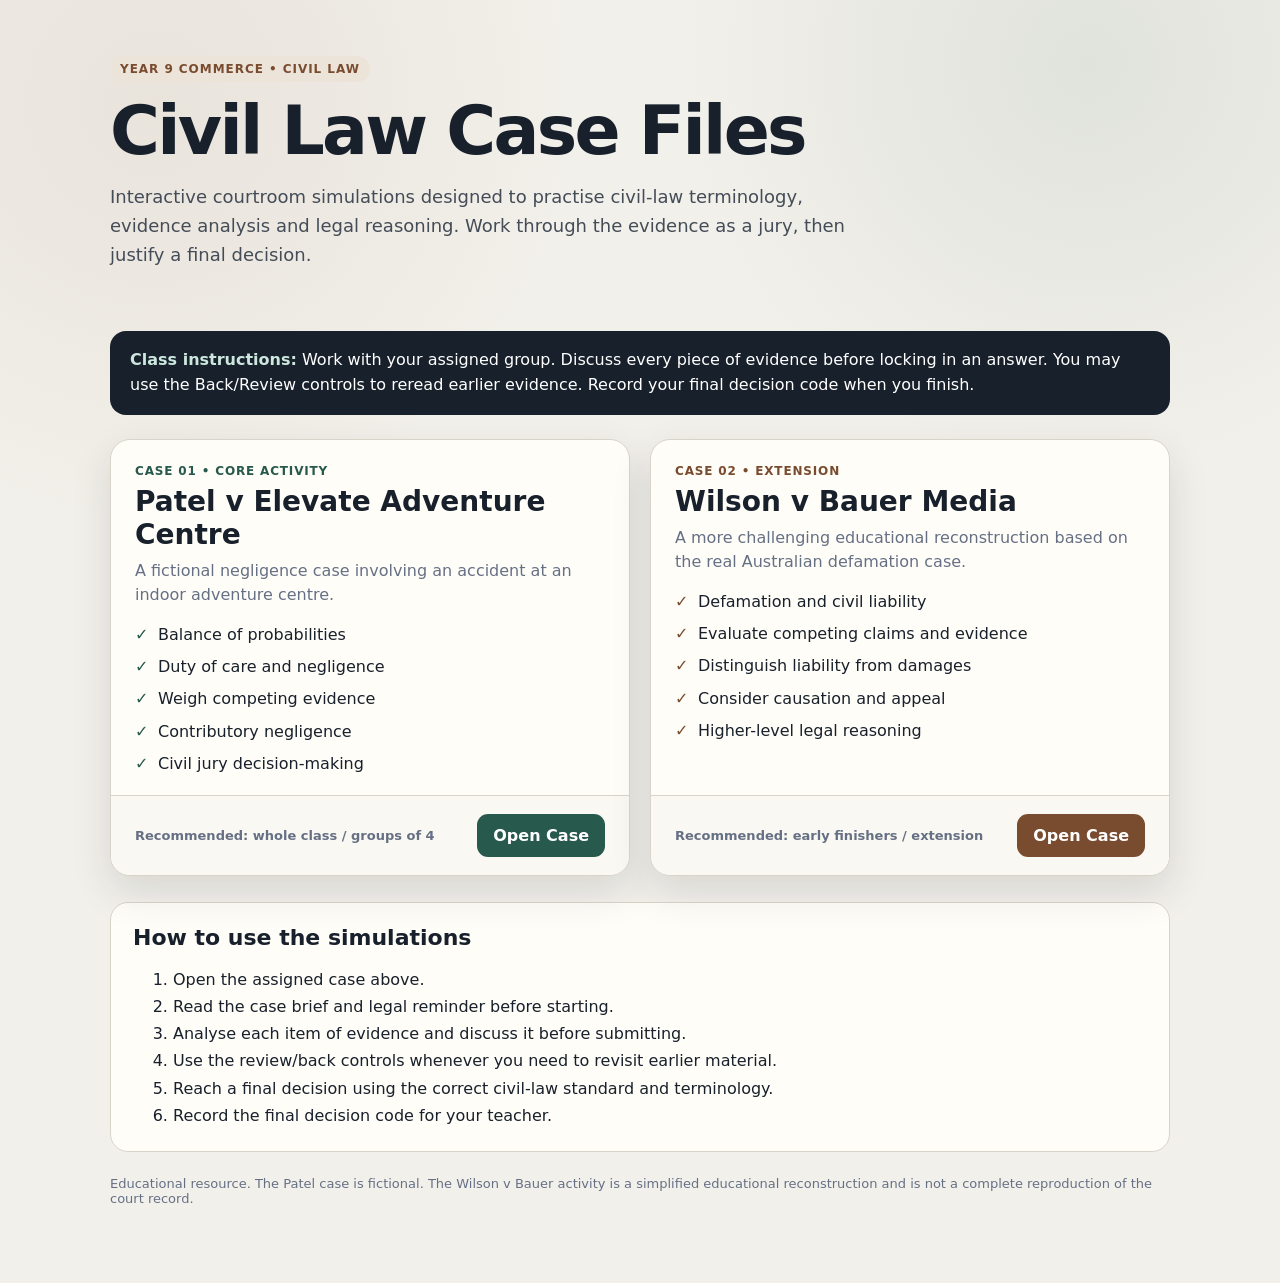
==== index.html @ 1e2e864d "Add files via upload" ====
<!DOCTYPE html>
<html lang="en">
<head>
<meta charset="utf-8">
<meta name="viewport" content="width=device-width, initial-scale=1">
<title>Year 9 Commerce | Civil Law Case Files</title>
<style>
:root{--bg:#f2f0ea;--paper:#fffdf8;--ink:#18202b;--muted:#667085;--line:#d9d4ca;--green:#28594d;--brown:#7a4c2f;--shadow:0 16px 40px rgba(24,32,43,.12)}
*{box-sizing:border-box}body{margin:0;font-family:Inter,system-ui,-apple-system,Segoe UI,Roboto,Arial,sans-serif;color:var(--ink);background:radial-gradient(circle at 12% 8%,rgba(122,76,47,.08),transparent 26%),radial-gradient(circle at 85% 5%,rgba(40,89,77,.09),transparent 25%),var(--bg)}
header{max-width:1100px;margin:auto;padding:56px 20px 24px}.eyebrow{display:inline-block;padding:6px 10px;border-radius:999px;background:#ece4d9;color:var(--brown);font-weight:800;font-size:12px;letter-spacing:.08em;text-transform:uppercase}h1{font-size:clamp(38px,6vw,68px);line-height:1;margin:15px 0 14px;letter-spacing:-.04em}header p{font-size:18px;line-height:1.6;max-width:760px;color:#444c57}
main{max-width:1100px;margin:auto;padding:10px 20px 64px}.notice{background:#18202b;color:white;border-radius:16px;padding:17px 20px;margin:10px 0 24px;line-height:1.55}.notice strong{color:#cce7dd}
.cards{display:grid;grid-template-columns:1fr 1fr;gap:20px}.card{background:var(--paper);border:1px solid var(--line);border-radius:20px;box-shadow:var(--shadow);overflow:hidden;display:flex;flex-direction:column}.top{padding:24px 24px 16px}.tag{font-size:12px;text-transform:uppercase;letter-spacing:.07em;font-weight:900;color:var(--green)}.extension .tag{color:var(--brown)}h2{font-size:28px;margin:7px 0 8px}.subtitle{color:var(--muted);line-height:1.5}.features{padding:0 24px 20px;margin:0;display:grid;gap:9px;list-style:none}.features li{padding-left:23px;position:relative;line-height:1.45}.features li:before{content:'✓';position:absolute;left:0;font-weight:900;color:var(--green)}.extension .features li:before{color:var(--brown)}.bottom{margin-top:auto;border-top:1px solid var(--line);padding:18px 24px;display:flex;justify-content:space-between;align-items:center;gap:12px;background:#faf8f2}.level{font-size:13px;color:var(--muted);font-weight:700}.btn{display:inline-block;text-decoration:none;color:white;background:var(--green);padding:12px 16px;border-radius:11px;font-weight:850}.extension .btn{background:var(--brown)}
.instructions{margin-top:26px;background:var(--paper);border:1px solid var(--line);border-radius:18px;padding:22px}.instructions h3{margin:0 0 8px;font-size:22px}.instructions ol{line-height:1.7;margin-bottom:0}.small{font-size:13px;color:var(--muted);margin-top:24px}
@media(max-width:760px){.cards{grid-template-columns:1fr}header{padding-top:34px}.bottom{align-items:flex-start;flex-direction:column}}
</style>
</head>
<body>
<header>
  <span class="eyebrow">Year 9 Commerce • Civil Law</span>
  <h1>Civil Law Case Files</h1>
  <p>Interactive courtroom simulations designed to practise civil-law terminology, evidence analysis and legal reasoning. Work through the evidence as a jury, then justify a final decision.</p>
</header>
<main>
  <div class="notice"><strong>Class instructions:</strong> Work with your assigned group. Discuss every piece of evidence before locking in an answer. You may use the Back/Review controls to reread earlier evidence. Record your final decision code when you finish.</div>
  <section class="cards">
    <article class="card">
      <div class="top">
        <div class="tag">Case 01 • Core Activity</div>
        <h2>Patel v Elevate Adventure Centre</h2>
        <div class="subtitle">A fictional negligence case involving an accident at an indoor adventure centre.</div>
      </div>
      <ul class="features">
        <li>Balance of probabilities</li>
        <li>Duty of care and negligence</li>
        <li>Weigh competing evidence</li>
        <li>Contributory negligence</li>
        <li>Civil jury decision-making</li>
      </ul>
      <div class="bottom"><div class="level">Recommended: whole class / groups of 4</div><a class="btn" href="patel-v-elevate.html">Open Case</a></div>
    </article>
    <article class="card extension">
      <div class="top">
        <div class="tag">Case 02 • Extension</div>
        <h2>Wilson v Bauer Media</h2>
        <div class="subtitle">A more challenging educational reconstruction based on the real Australian defamation case.</div>
      </div>
      <ul class="features">
        <li>Defamation and civil liability</li>
        <li>Evaluate competing claims and evidence</li>
        <li>Distinguish liability from damages</li>
        <li>Consider causation and appeal</li>
        <li>Higher-level legal reasoning</li>
      </ul>
      <div class="bottom"><div class="level">Recommended: early finishers / extension</div><a class="btn" href="wilson-v-bauer.html">Open Case</a></div>
    </article>
  </section>
  <section class="instructions">
    <h3>How to use the simulations</h3>
    <ol>
      <li>Open the assigned case above.</li>
      <li>Read the case brief and legal reminder before starting.</li>
      <li>Analyse each item of evidence and discuss it before submitting.</li>
      <li>Use the review/back controls whenever you need to revisit earlier material.</li>
      <li>Reach a final decision using the correct civil-law standard and terminology.</li>
      <li>Record the final decision code for your teacher.</li>
    </ol>
  </section>
  <p class="small">Educational resource. The Patel case is fictional. The Wilson v Bauer activity is a simplified educational reconstruction and is not a complete reproduction of the court record.</p>
</main>
</body>
</html>
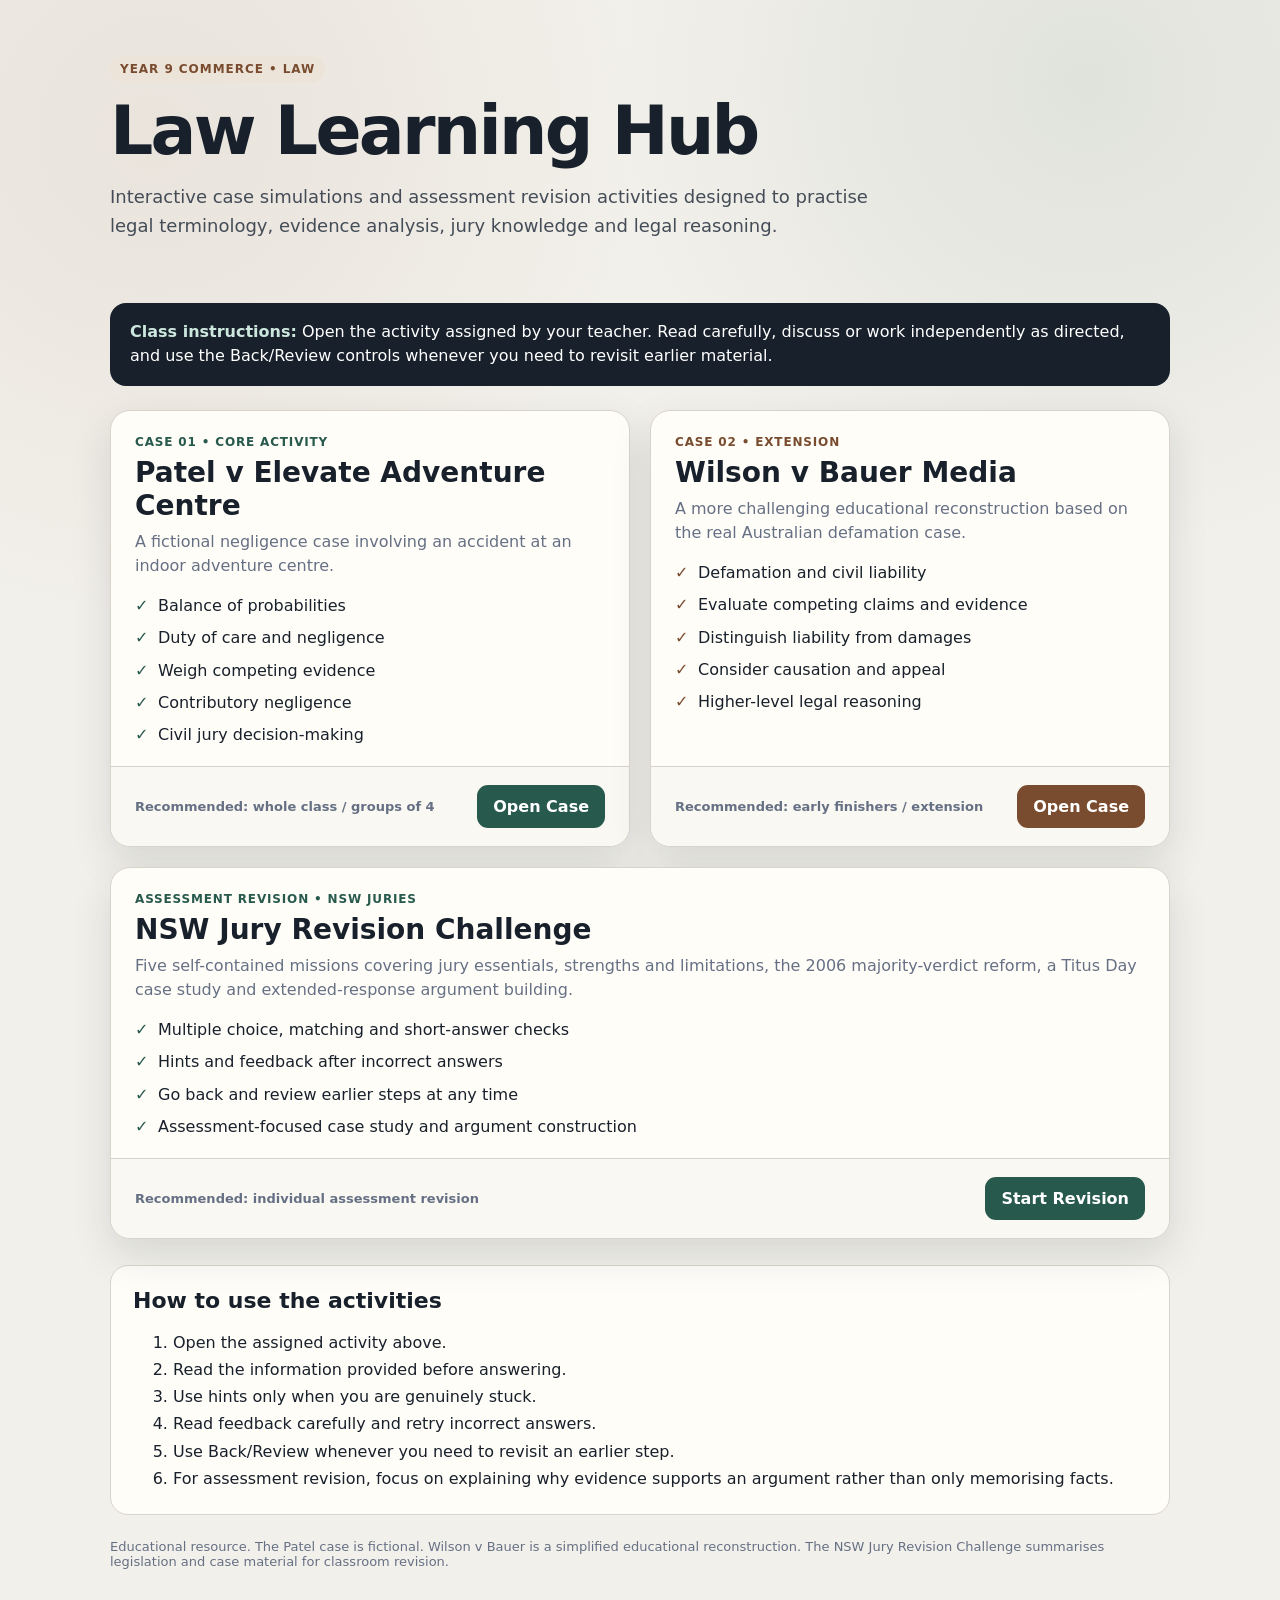
==== commit 86f3c611: "Link NSW jury revision challenge from landing page" ====
--- a/index.html
+++ b/index.html
@@ -3,7 +3,7 @@
 <head>
 <meta charset="utf-8">
 <meta name="viewport" content="width=device-width, initial-scale=1">
-<title>Year 9 Commerce | Civil Law Case Files</title>
+<title>Year 9 Commerce | Law Learning Hub</title>
 <style>
 :root{--bg:#f2f0ea;--paper:#fffdf8;--ink:#18202b;--muted:#667085;--line:#d9d4ca;--green:#28594d;--brown:#7a4c2f;--shadow:0 16px 40px rgba(24,32,43,.12)}
 *{box-sizing:border-box}body{margin:0;font-family:Inter,system-ui,-apple-system,Segoe UI,Roboto,Arial,sans-serif;color:var(--ink);background:radial-gradient(circle at 12% 8%,rgba(122,76,47,.08),transparent 26%),radial-gradient(circle at 85% 5%,rgba(40,89,77,.09),transparent 25%),var(--bg)}
@@ -16,12 +16,12 @@
 </head>
 <body>
 <header>
-  <span class="eyebrow">Year 9 Commerce • Civil Law</span>
-  <h1>Civil Law Case Files</h1>
-  <p>Interactive courtroom simulations designed to practise civil-law terminology, evidence analysis and legal reasoning. Work through the evidence as a jury, then justify a final decision.</p>
+  <span class="eyebrow">Year 9 Commerce • Law</span>
+  <h1>Law Learning Hub</h1>
+  <p>Interactive case simulations and assessment revision activities designed to practise legal terminology, evidence analysis, jury knowledge and legal reasoning.</p>
 </header>
 <main>
-  <div class="notice"><strong>Class instructions:</strong> Work with your assigned group. Discuss every piece of evidence before locking in an answer. You may use the Back/Review controls to reread earlier evidence. Record your final decision code when you finish.</div>
+  <div class="notice"><strong>Class instructions:</strong> Open the activity assigned by your teacher. Read carefully, discuss or work independently as directed, and use the Back/Review controls whenever you need to revisit earlier material.</div>
   <section class="cards">
     <article class="card">
       <div class="top">
@@ -53,19 +53,33 @@
       </ul>
       <div class="bottom"><div class="level">Recommended: early finishers / extension</div><a class="btn" href="wilson-v-bauer.html">Open Case</a></div>
     </article>
+    <article class="card" style="grid-column:1/-1">
+      <div class="top">
+        <div class="tag">Assessment Revision • NSW Juries</div>
+        <h2>NSW Jury Revision Challenge</h2>
+        <div class="subtitle">Five self-contained missions covering jury essentials, strengths and limitations, the 2006 majority-verdict reform, a Titus Day case study and extended-response argument building.</div>
+      </div>
+      <ul class="features">
+        <li>Multiple choice, matching and short-answer checks</li>
+        <li>Hints and feedback after incorrect answers</li>
+        <li>Go back and review earlier steps at any time</li>
+        <li>Assessment-focused case study and argument construction</li>
+      </ul>
+      <div class="bottom"><div class="level">Recommended: individual assessment revision</div><a class="btn" href="jury-revision.html">Start Revision</a></div>
+    </article>
   </section>
   <section class="instructions">
-    <h3>How to use the simulations</h3>
+    <h3>How to use the activities</h3>
     <ol>
-      <li>Open the assigned case above.</li>
-      <li>Read the case brief and legal reminder before starting.</li>
-      <li>Analyse each item of evidence and discuss it before submitting.</li>
-      <li>Use the review/back controls whenever you need to revisit earlier material.</li>
-      <li>Reach a final decision using the correct civil-law standard and terminology.</li>
-      <li>Record the final decision code for your teacher.</li>
+      <li>Open the assigned activity above.</li>
+      <li>Read the information provided before answering.</li>
+      <li>Use hints only when you are genuinely stuck.</li>
+      <li>Read feedback carefully and retry incorrect answers.</li>
+      <li>Use Back/Review whenever you need to revisit an earlier step.</li>
+      <li>For assessment revision, focus on explaining why evidence supports an argument rather than only memorising facts.</li>
     </ol>
   </section>
-  <p class="small">Educational resource. The Patel case is fictional. The Wilson v Bauer activity is a simplified educational reconstruction and is not a complete reproduction of the court record.</p>
+  <p class="small">Educational resource. The Patel case is fictional. Wilson v Bauer is a simplified educational reconstruction. The NSW Jury Revision Challenge summarises legislation and case material for classroom revision.</p>
 </main>
 </body>
 </html>
